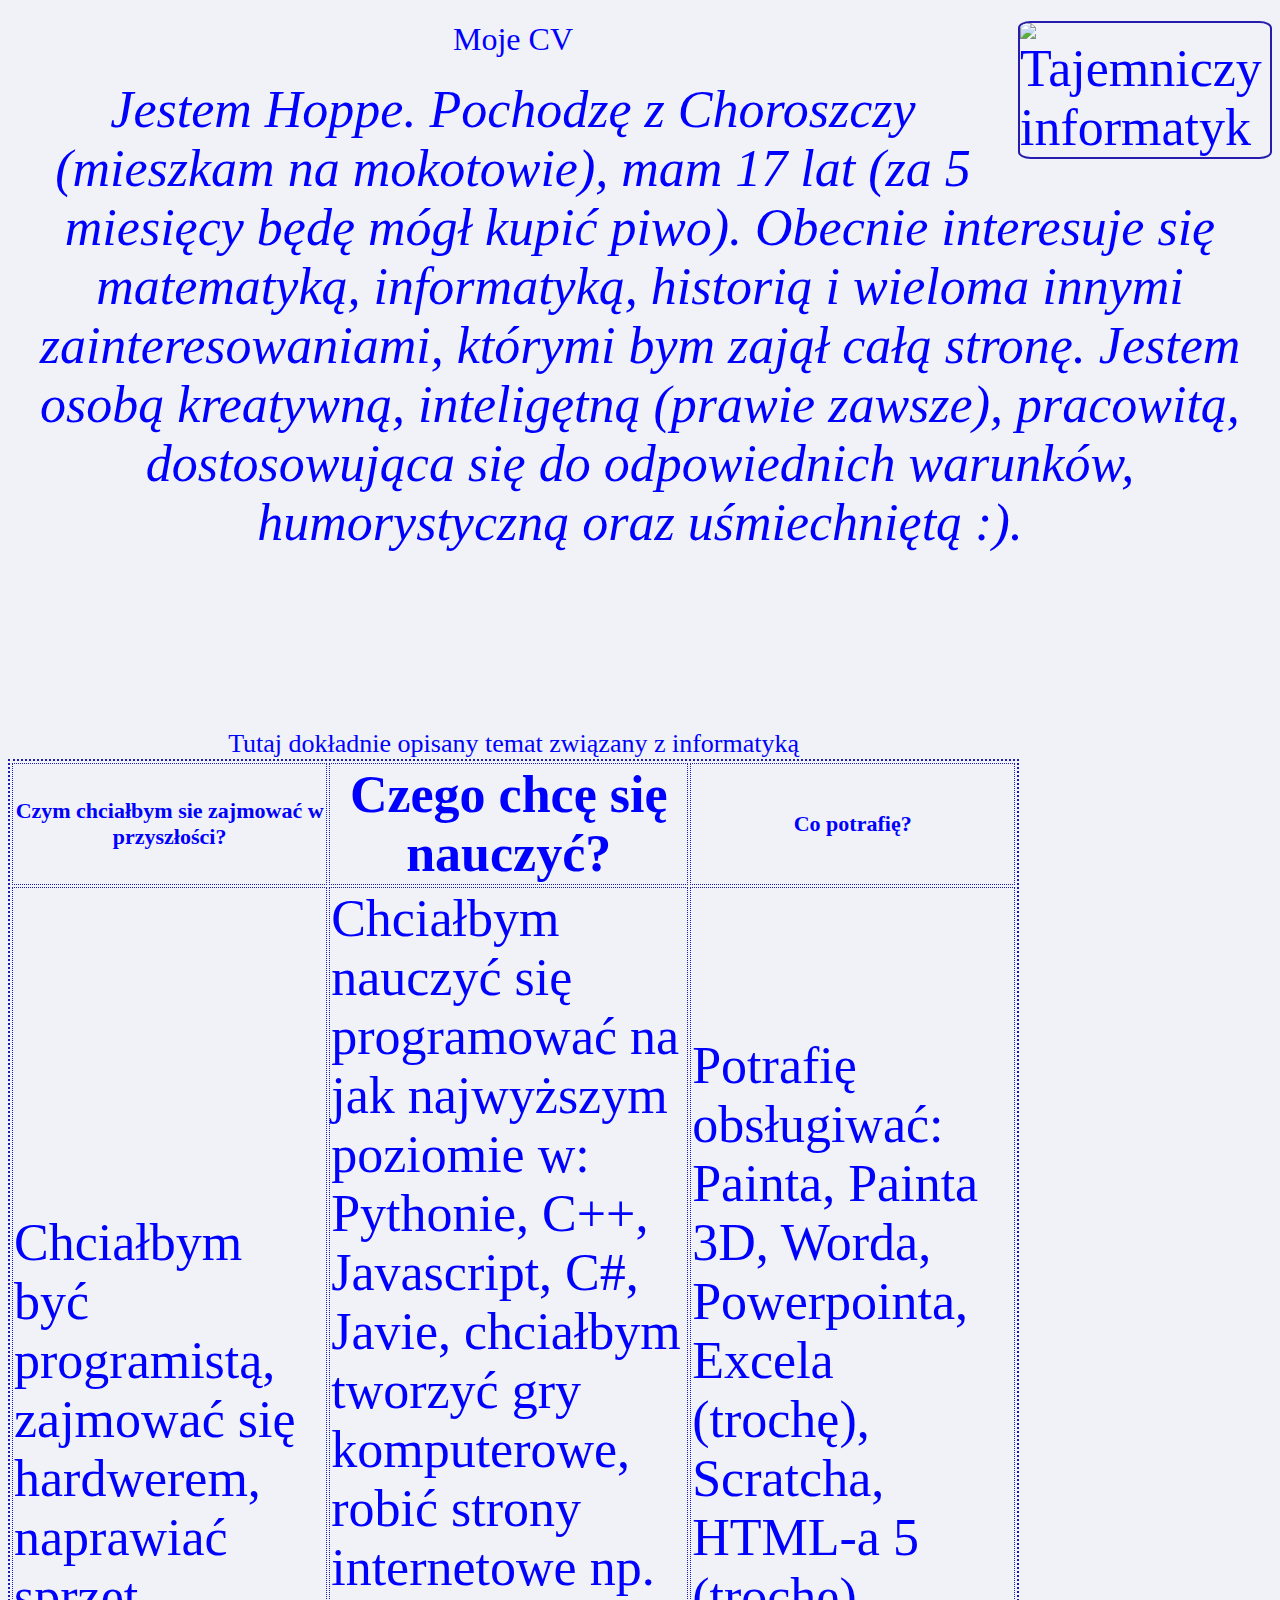
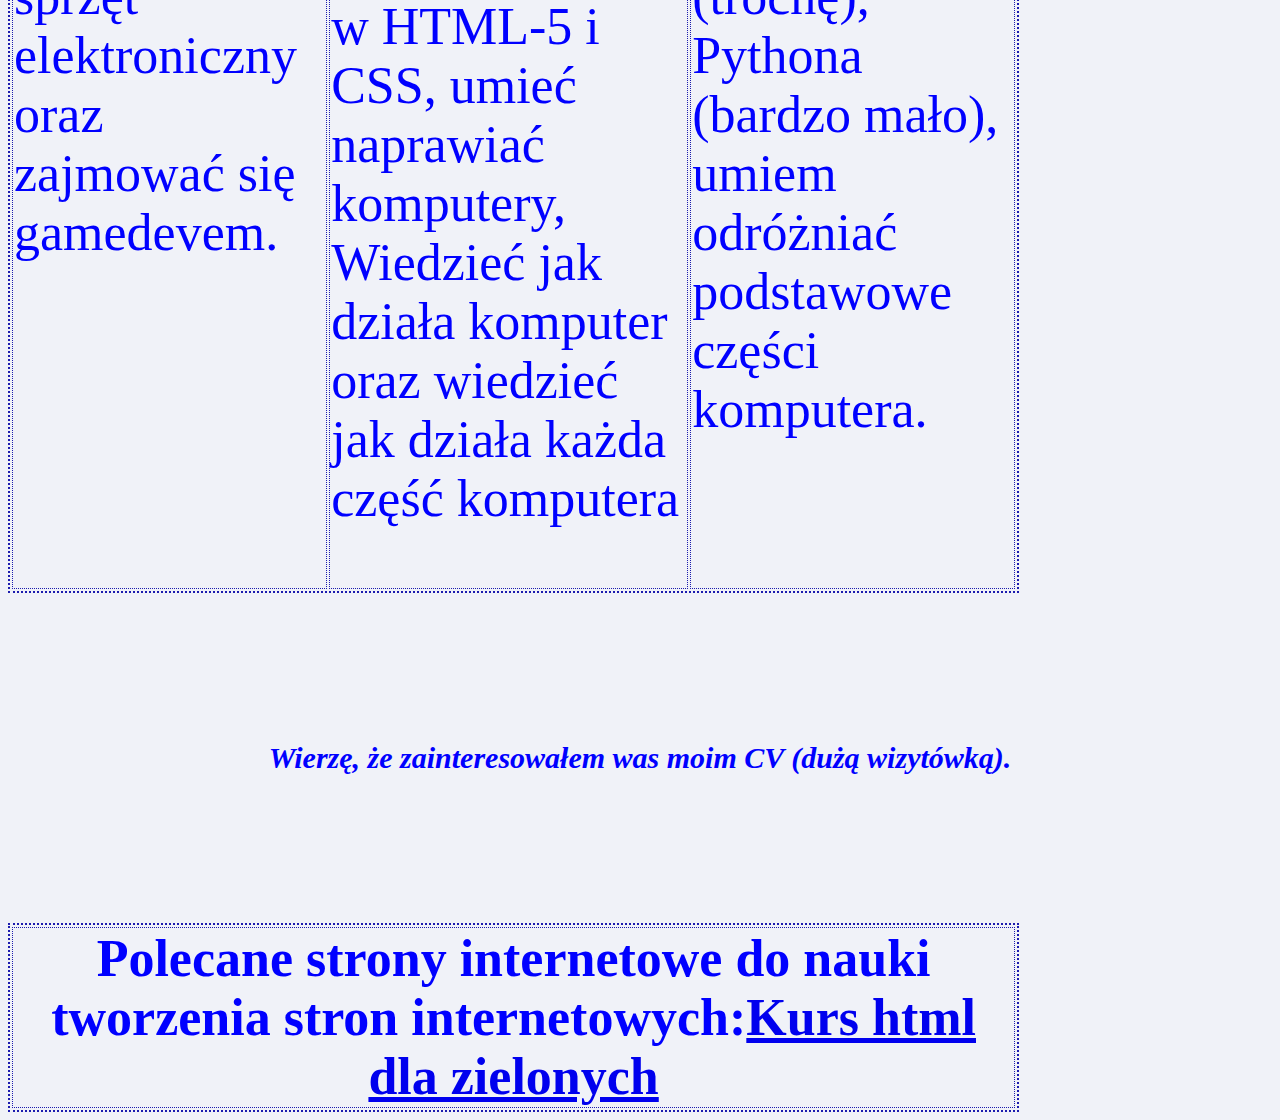
==== index.html @ 28ee56c2 "Update index.html" ====
<!DOCTYPE html>
<html>
<head>
    <meta charset="UTF-8">
    <title><center>Moje CV</center></title>
    <link rel="stylesheet" href="style.css">
</head>
    <body>
        <img src="" alt="Tajemniczy informatyk">
         <center><h1 class="h1">Moje CV</h1></center>       
        <section>
            <i><center>Jestem Hoppe. Pochodzę z Choroszczy (mieszkam na mokotowie), mam 17 lat (za 5 miesięcy będę mógł kupić piwo). Obecnie interesuje się matematyką, informatyką, historią i wieloma innymi zainteresowaniami, którymi bym zajął całą stronę. Jestem osobą kreatywną, inteligętną (prawie zawsze), pracowitą, dostosowująca się do odpowiednich warunków, humorystyczną oraz uśmiechniętą :).</i> <br><br>
       </center>
        </section>
        <section>
            <table>
                <caption id="caption"> Tutaj dokładnie opisany temat związany z informatyką </caption>
                    <thead>
                         <tr>
                            <th><h2 class="h2">Czym chciałbym sie zajmować w przyszłości?</h2></th>
                            <th><center>Czego chcę się nauczyć?</center></th>
                            <th><h2>Co potrafię?</h2></th>
                         </tr>
                    </thead>
            <tbody>
                <tr>
                    <td>
                        Chciałbym być programistą, zajmować się hardwerem, naprawiać sprzęt elektroniczny oraz zajmować się gamedevem. 
                    </td>
                    <td>
                        Chciałbym nauczyć się programować na jak najwyższym poziomie w: Pythonie, C++, Javascript, C#, Javie, chciałbym tworzyć gry komputerowe, robić strony internetowe np. w HTML-5 i CSS, umieć naprawiać komputery,<br> Wiedzieć jak działa komputer oraz wiedzieć jak działa każda część komputera<br><br>
                    </td>
                    <td>
                        Potrafię obsługiwać: Painta, Painta 3D, Worda, Powerpointa, Excela (trochę), Scratcha, HTML-a 5 (trochę), Pythona (bardzo mało), umiem odróżniać podstawowe części komputera.  
                    </td>
                </tr>
            </tbody> <br><br>
        </table><br><br>
        </section>
        <section>
            <i><h3 class="h3"><center>Wierzę, że zainteresowałem was moim CV (dużą wizytówką).</center></h3></i><br><br>
        </section>
        <section>
            <table>
                <thead>
                    <tr>
                        <th>
                          Polecane strony internetowe do nauki tworzenia stron internetowych:<a href="https://www.kurshtml.edu.pl">Kurs html dla zielonych</a>
                        </th>
                     </tr>
                </thead>
            </table>
        </section>
    </body>
</html>
---- style.css ----
body

{
background-color: rgb(240, 242, 248); 
Color:blue;
font-size: 52px;
font-family: font-family: Impact;
}


img 

{
    float: right; 
    width: 250px;
    border: 2px solid rgb(38, 28, 174);
    border-radius: 5%;
}

table

{
    border: 2px dotted rgb(28, 28, 174);
    width: 80%;
}

th

{
    border: 1px dotted rgb(28, 28, 174);
}

td

{
    border: 1px dotted rgb(28, 28, 174);
}

h1

{
 font-size: 32px;   
 font-weight: 400;
}

h2

{
    font-size: 22px;
}

caption 

{
    font-size: 26px;
    font-weight: 400;
}

h3 
{
    font-size: 30px;
    width: 80;
}
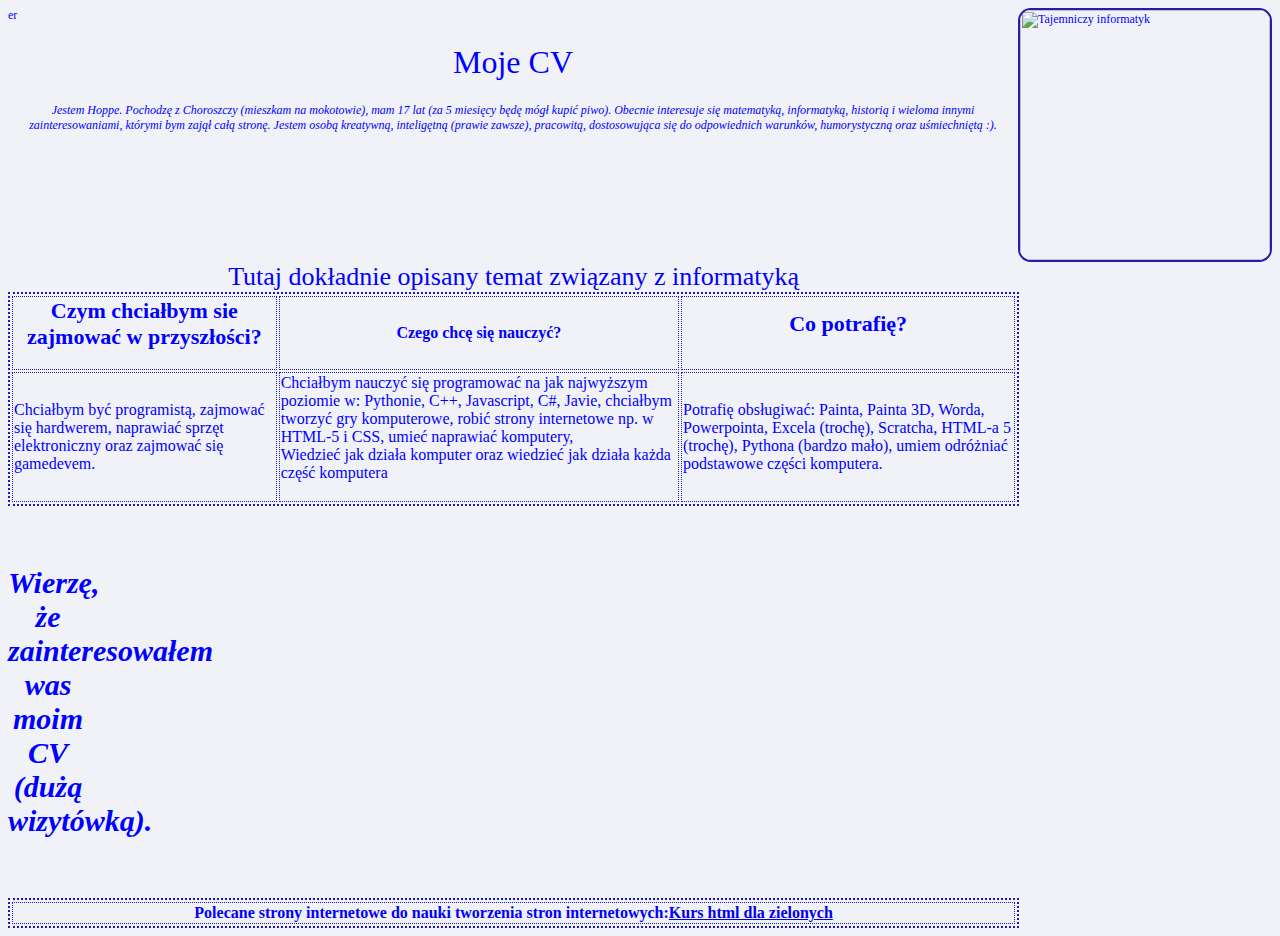
==== commit edf4e837: "Update index.html" ====
--- a/index.html
+++ b/index.html
@@ -1,4 +1,4 @@
-<!DOCTYPE html>
+er<!DOCTYPE html>
 <html>
 <head>
     <meta charset="UTF-8">
@@ -14,7 +14,7 @@
         </section>
         <section>
             <table>
-                <caption id="caption"> Tutaj dokładnie opisany temat związany z informatyką </caption>
+                <center><caption id="caption"> Tutaj dokładnie opisany temat związany z informatyką </caption></center>
                     <thead>
                          <tr>
                             <th><h2 class="h2">Czym chciałbym sie zajmować w przyszłości?</h2></th>
--- a/style.css
+++ b/style.css
@@ -3,7 +3,7 @@
 {
 background-color: rgb(240, 242, 248); 
 Color:blue;
-font-size: 52px;
+font-size: 12px;
 font-family: font-family: Impact;
 }
 
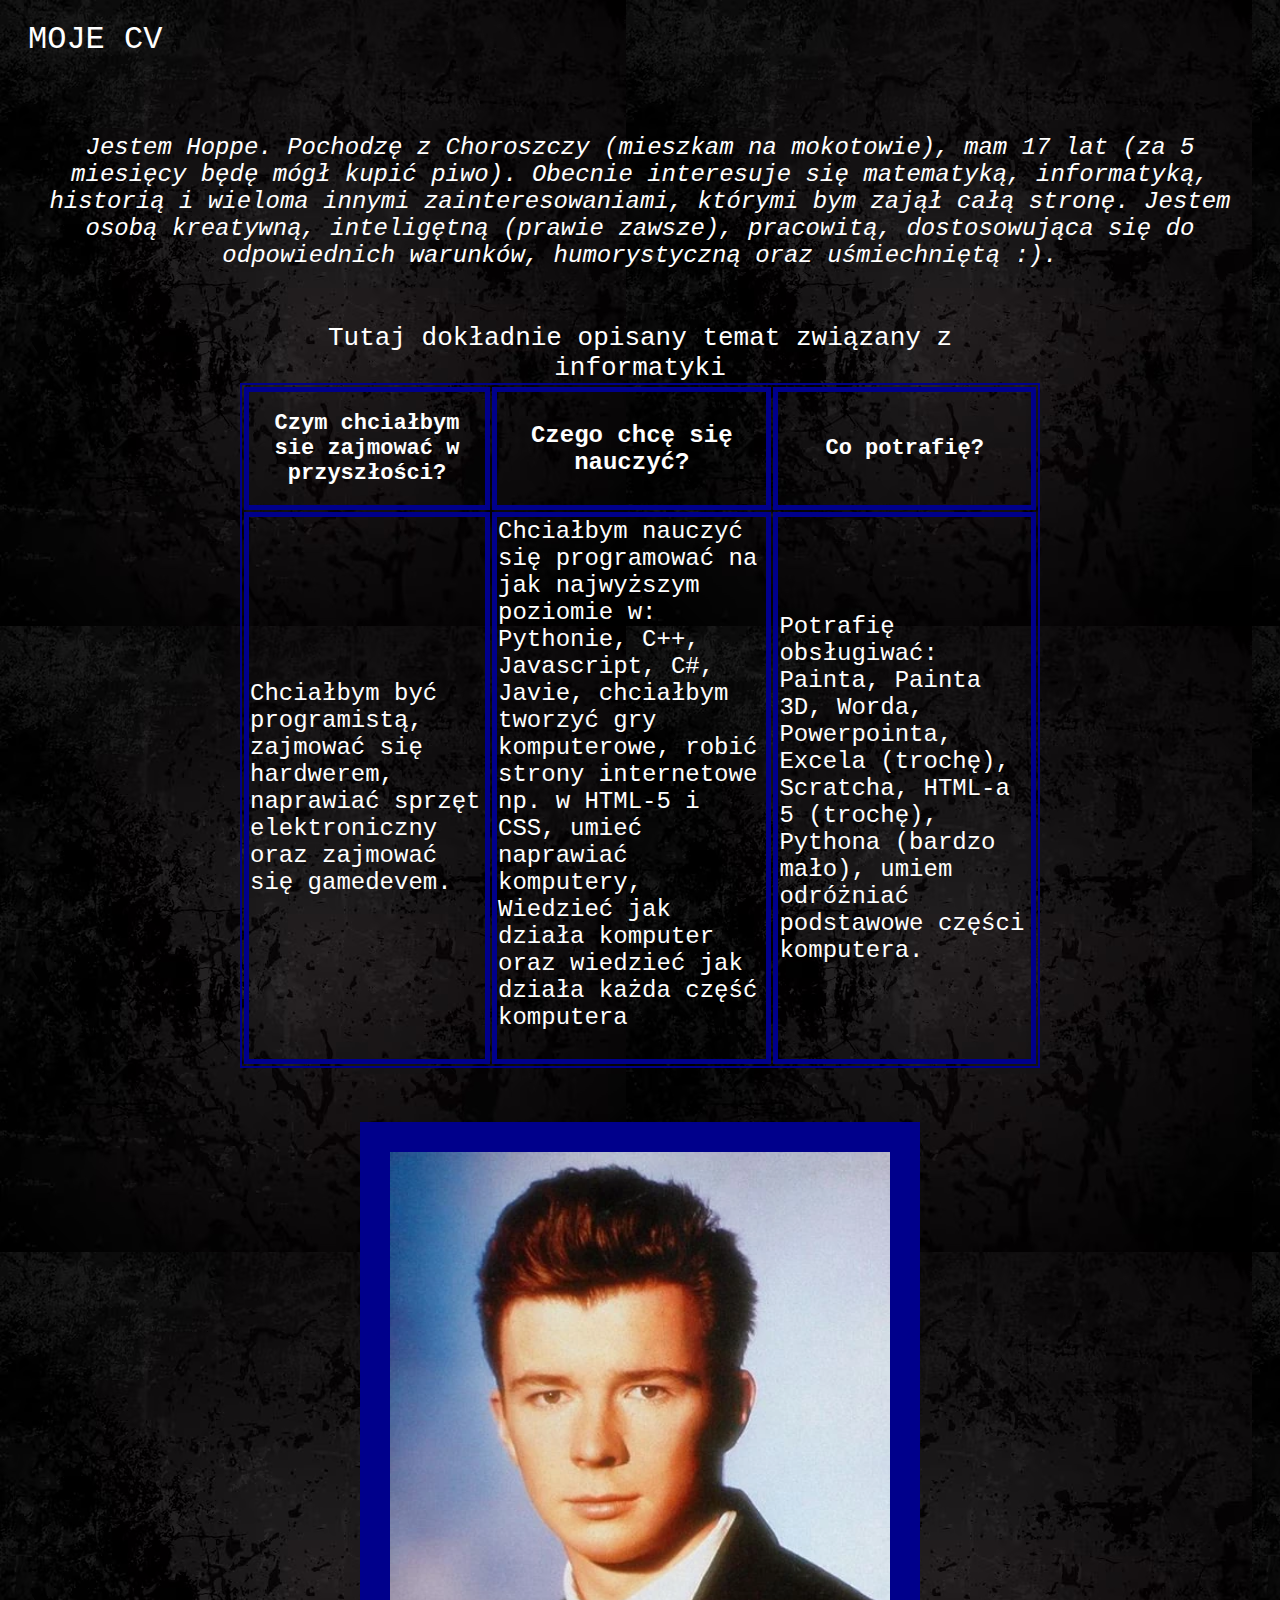
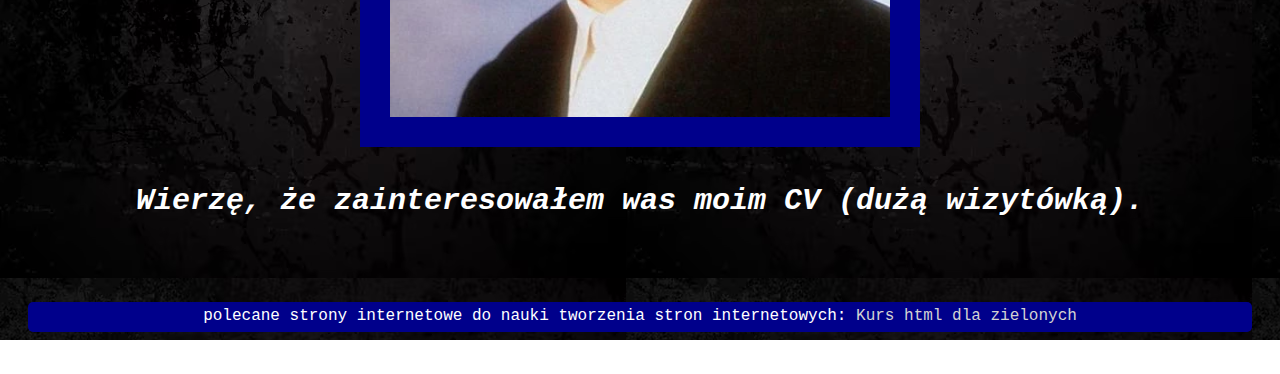
==== commit 9a4fa1f2: "Add files via upload" ====
--- a/index.html
+++ b/index.html
@@ -1,20 +1,28 @@
-er<!DOCTYPE html>
-<html>
+<!DOCTYPE html>
+<html> 
 <head>
     <meta charset="UTF-8">
-    <title><center>Moje CV</center></title>
+    <title>MOJE CV</title>
     <link rel="stylesheet" href="style.css">
 </head>
     <body>
-        <img src="" alt="Tajemniczy informatyk">
-         <center><h1 class="h1">Moje CV</h1></center>       
-        <section>
-            <i><center>Jestem Hoppe. Pochodzę z Choroszczy (mieszkam na mokotowie), mam 17 lat (za 5 miesięcy będę mógł kupić piwo). Obecnie interesuje się matematyką, informatyką, historią i wieloma innymi zainteresowaniami, którymi bym zajął całą stronę. Jestem osobą kreatywną, inteligętną (prawie zawsze), pracowitą, dostosowująca się do odpowiednich warunków, humorystyczną oraz uśmiechniętą :).</i> <br><br>
-       </center>
-        </section>
-        <section>
-            <table>
-                <center><caption id="caption"> Tutaj dokładnie opisany temat związany z informatyką </caption></center>
+        <div id="wszystko"> 
+            <div id="gora">
+                <h1 class="h1">
+                    MOJE CV
+                </h1> 
+            </div>
+        
+            <div id="opis">
+                <br><br>
+                <i><center>Jestem Hoppe. Pochodzę z Choroszczy (mieszkam na mokotowie), mam 17 lat (za 5 miesięcy będę mógł kupić piwo). Obecnie interesuje się matematyką, informatyką, historią i wieloma innymi zainteresowaniami, którymi bym zajął całą stronę. Jestem osobą kreatywną, inteligętną (prawie zawsze), pracowitą, dostosowująca się do odpowiednich warunków, humorystyczną oraz uśmiechniętą :).</center></i> <br><br>
+    
+           <center> <table>
+                    <center>
+                        <caption id="caption">              
+                                Tutaj dokładnie opisany temat związany z informatyki
+                        </caption>
+                    </center>
                     <thead>
                          <tr>
                             <th><h2 class="h2">Czym chciałbym sie zajmować w przyszłości?</h2></th>
@@ -34,22 +42,25 @@
                         Potrafię obsługiwać: Painta, Painta 3D, Worda, Powerpointa, Excela (trochę), Scratcha, HTML-a 5 (trochę), Pythona (bardzo mało), umiem odróżniać podstawowe części komputera.  
                     </td>
                 </tr>
-            </tbody> <br><br>
-        </table><br><br>
-        </section>
-        <section>
+            </tbody> 
+                    </table>
+               </center>
+            
+            <br><br> 
+        
+        
+         <center> <img class="zdj" src="RickAstley.webp" alt="Tajemniczy informatyk"> </center>
+        
+        
             <i><h3 class="h3"><center>Wierzę, że zainteresowałem was moim CV (dużą wizytówką).</center></h3></i><br><br>
-        </section>
-        <section>
-            <table>
-                <thead>
-                    <tr>
-                        <th>
-                          Polecane strony internetowe do nauki tworzenia stron internetowych:<a href="https://www.kurshtml.edu.pl">Kurs html dla zielonych</a>
-                        </th>
-                     </tr>
-                </thead>
-            </table>
-        </section>
+                </div>
+        
+        <div id="stópka">
+            
+               polecane strony internetowe do nauki tworzenia stron  internetowych: <a target="_blank" href="https://www.kurshtml.edu.pl">Kurs html dla zielonych</a>            
+            
+        </div>
+
+        </div> 
     </body>
 </html>
--- a/style.css
+++ b/style.css
@@ -1,39 +1,36 @@
 body
 
 {
-background-color: rgb(240, 242, 248); 
-Color:blue;
-font-size: 12px;
-font-family: font-family: Impact;
+background: url(t%C5%82o.webp);
+color:white;
+font-size: 24px;
+font-family: monospace;
 }
 
 
-img 
+.zdj
 
 {
-    float: right; 
-    width: 250px;
-    border: 2px solid rgb(38, 28, 174);
-    border-radius: 5%;
+    width: 500px;
+    border: 30px solid darkblue;
 }
 
 table
-
 {
-    border: 2px dotted rgb(28, 28, 174);
-    width: 80%;
+    border: 2px solid darkblue;
+    width:800px;
 }
 
 th
 
 {
-    border: 1px dotted rgb(28, 28, 174);
+    border: 5px solid darkblue;
 }
 
 td
 
 {
-    border: 1px dotted rgb(28, 28, 174);
+    border: 5px solid darkblue;
 }
 
 h1
@@ -41,6 +38,7 @@
 {
  font-size: 32px;   
  font-weight: 400;
+ font-variant-caps: normal
 }
 
 h2
@@ -61,3 +59,49 @@
     font-size: 30px;
     width: 80;
 }
+#wszystko
+{   
+ margin-left: 20px;
+ margin-right: 20px; 
+}
+#menu
+{   width: 100%;
+    text-align: center;
+    top:0;
+    left:0;
+    padding 0 3rem;
+    border-radius: 0px;
+    background-color: darkblue;
+    
+}
+#opis
+{   
+    margin-left: 20px;
+    margin-right: 20px;
+    border: 5px solid: darkblue;
+    
+}
+#stópka {
+    height: 20px;
+    padding: 5px;
+    width: auto;
+    text-align:center;
+    border-radius: 5px;
+    background-color: darkblue; 
+    font-size: 16px; 
+}
+a 
+{
+  color: lightgray;
+  text-decoration: none;
+  transition: color 0.5s;
+}
+a:visited 
+{
+    color:black;
+    text-decoration: none;
+}
+a:hover
+{
+    color:darkgray;
+}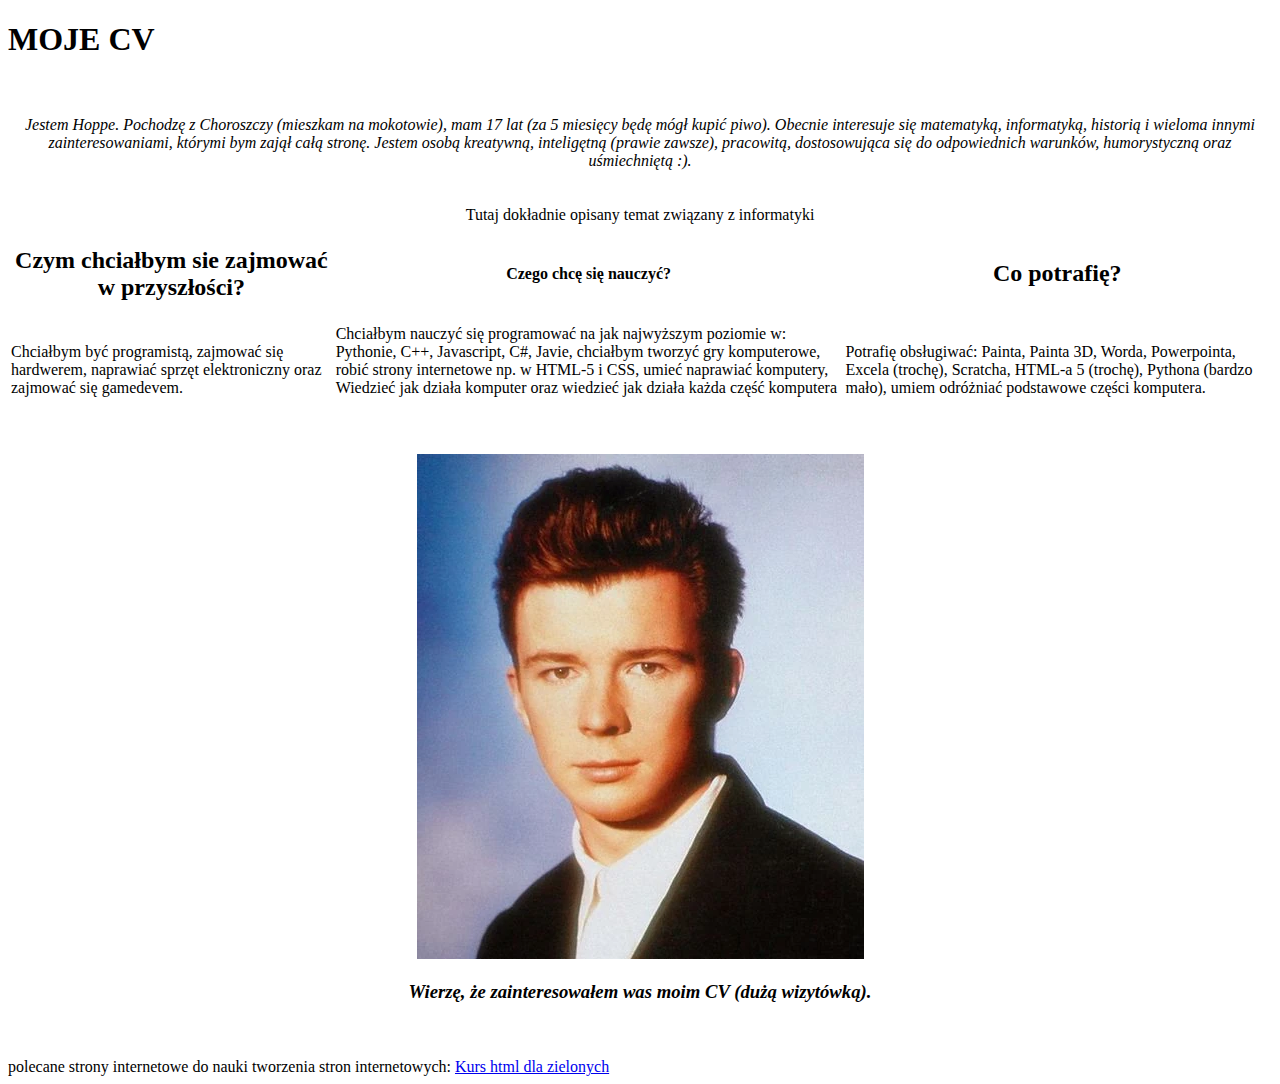
==== commit bcdb52e3: "Add files via upload" ====
--- a/index.html
+++ b/index.html
@@ -7,11 +7,11 @@
 </head>
     <body>
         <div id="wszystko"> 
-            <div id="gora">
+            <nav id="menu">
                 <h1 class="h1">
                     MOJE CV
-                </h1> 
-            </div>
+                </h1>
+            </nav> 
         
             <div id="opis">
                 <br><br>
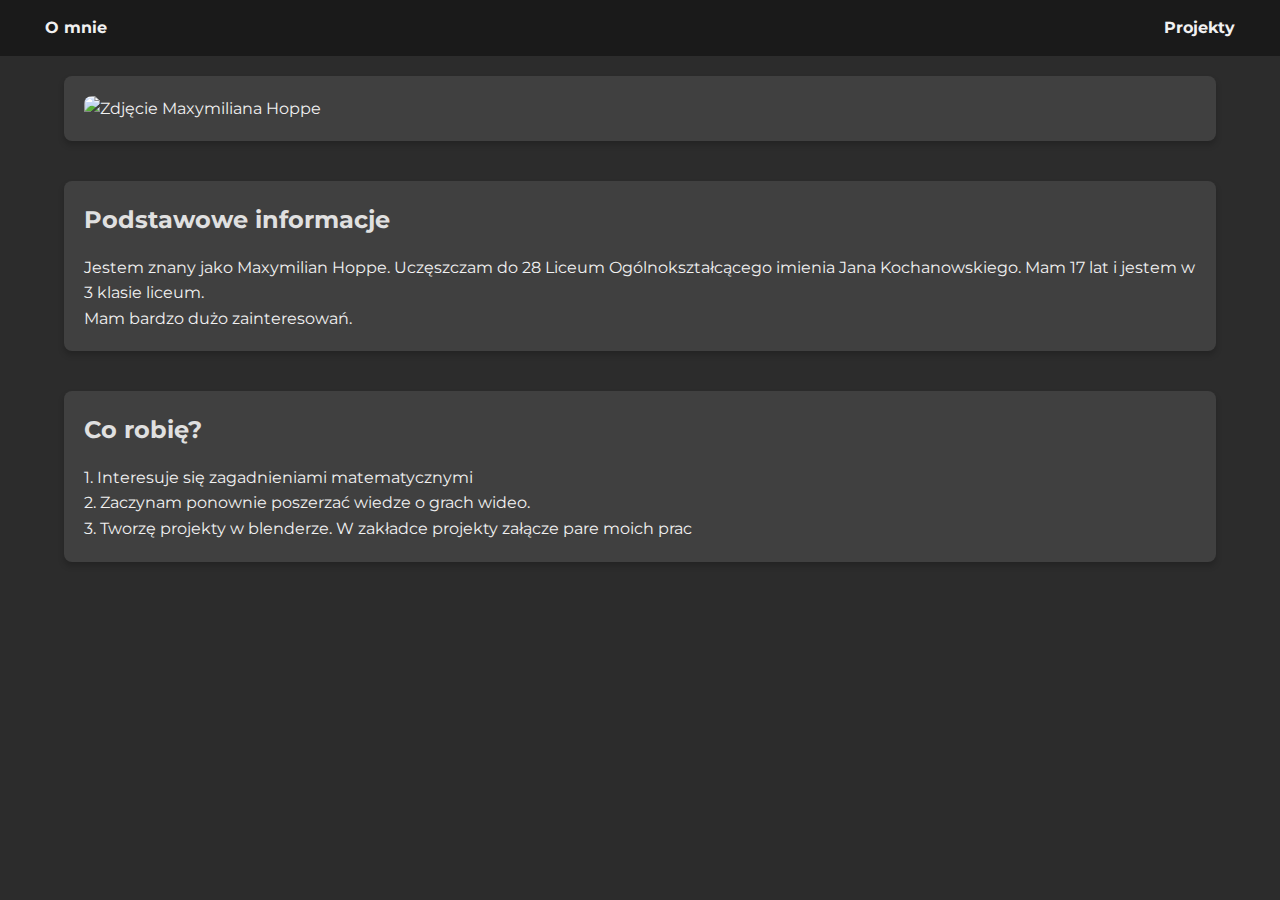
==== commit e9f47463: "Add files via upload" ====
--- a/index.html
+++ b/index.html
@@ -1,66 +1,38 @@
 <!DOCTYPE html>
-<html> 
+<html lang="pl">
 <head>
     <meta charset="UTF-8">
-    <title>MOJE CV</title>
-    <link rel="stylesheet" href="style.css">
+    <title>Wizytówka - Maxymilian Hoppe</title>
+    <link href='https://fonts.googleapis.com/css?family=Montserrat' rel='stylesheet'>
+    <link rel="stylesheet" type="text/css" href="style5.css" />
 </head>
-    <body>
-        <div id="wszystko"> 
-            <nav id="menu">
-                <h1 class="h1">
-                    MOJE CV
-                </h1>
-            </nav> 
-        
-            <div id="opis">
-                <br><br>
-                <i><center>Jestem Hoppe. Pochodzę z Choroszczy (mieszkam na mokotowie), mam 17 lat (za 5 miesięcy będę mógł kupić piwo). Obecnie interesuje się matematyką, informatyką, historią i wieloma innymi zainteresowaniami, którymi bym zajął całą stronę. Jestem osobą kreatywną, inteligętną (prawie zawsze), pracowitą, dostosowująca się do odpowiednich warunków, humorystyczną oraz uśmiechniętą :).</center></i> <br><br>
-    
-           <center> <table>
-                    <center>
-                        <caption id="caption">              
-                                Tutaj dokładnie opisany temat związany z informatyki
-                        </caption>
-                    </center>
-                    <thead>
-                         <tr>
-                            <th><h2 class="h2">Czym chciałbym sie zajmować w przyszłości?</h2></th>
-                            <th><center>Czego chcę się nauczyć?</center></th>
-                            <th><h2>Co potrafię?</h2></th>
-                         </tr>
-                    </thead>
-            <tbody>
-                <tr>
-                    <td>
-                        Chciałbym być programistą, zajmować się hardwerem, naprawiać sprzęt elektroniczny oraz zajmować się gamedevem. 
-                    </td>
-                    <td>
-                        Chciałbym nauczyć się programować na jak najwyższym poziomie w: Pythonie, C++, Javascript, C#, Javie, chciałbym tworzyć gry komputerowe, robić strony internetowe np. w HTML-5 i CSS, umieć naprawiać komputery,<br> Wiedzieć jak działa komputer oraz wiedzieć jak działa każda część komputera<br><br>
-                    </td>
-                    <td>
-                        Potrafię obsługiwać: Painta, Painta 3D, Worda, Powerpointa, Excela (trochę), Scratcha, HTML-a 5 (trochę), Pythona (bardzo mało), umiem odróżniać podstawowe części komputera.  
-                    </td>
-                </tr>
-            </tbody> 
-                    </table>
-               </center>
-            
-            <br><br> 
-        
-        
-         <center> <img class="zdj" src="RickAstley.webp" alt="Tajemniczy informatyk"> </center>
-        
-        
-            <i><h3 class="h3"><center>Wierzę, że zainteresowałem was moim CV (dużą wizytówką).</center></h3></i><br><br>
-                </div>
-        
-        <div id="stópka">
-            
-               polecane strony internetowe do nauki tworzenia stron  internetowych: <a target="_blank" href="https://www.kurshtml.edu.pl">Kurs html dla zielonych</a>            
-            
+<body>
+    <nav>
+        <div><a href="index.html">O mnie</a></div>
+        <div><a href="index2.html">Projekty</a></div>
+    </nav>
+
+    <div class="container">
+        <!-- Sekcja 1: Zdjęcie -->
+        <div class="section">
+            <img src="images/3Muszkieterowie.jpg" alt="Zdjęcie Maxymiliana Hoppe">
         </div>
 
-        </div> 
-    </body>
+        <!-- Sekcja 2: Informacje o Maxie -->
+        <div class="section">
+            <h2>Podstawowe informacje</h2>
+            <p>Jestem znany jako Maxymilian Hoppe. Uczęszczam do 28 Liceum Ogólnokształcącego imienia Jana Kochanowskiego. Mam 17 lat i jestem w 3 klasie liceum. </p>
+            <p>Mam bardzo dużo zainteresowań.
+            </p>
+        </div>
+
+        <!-- Sekcja 3: Osiągnięcia -->
+        <div class="section">
+            <h2>Co robię?</h2>
+            <p>1. Interesuje się zagadnieniami matematycznymi</p>
+            <p>2. Zaczynam ponownie poszerzać wiedze o grach wideo.</p>
+            <p>3. Tworzę projekty w blenderze. W zakładce projekty załącze pare moich prac</p>
+        </div>
+    </div>
+</body>
 </html>
--- a/style5.css
+++ b/style5.css
@@ -0,0 +1,82 @@
+* {
+            margin: 0;
+            padding: 0;
+            box-sizing: border-box;
+        }
+
+        body {
+            font-family: 'Montserrat';
+            background-color: #2c2c2c;
+            color: #f1f1f1;
+            line-height: 1.6;
+            margin: 0;
+        }
+
+        nav {
+            background-color: #1a1a1a;
+            color: #f1f1f1;
+            padding: 15px 30px;
+            display: flex;
+            justify-content: space-between;
+            align-items: center;
+            position: sticky;
+            top: 0;
+            z-index: 1000;
+        }
+
+        nav a {
+            color: #f1f1f1;
+            text-decoration: none;
+            margin: 0 15px;
+            font-weight: bold;
+        }
+
+        nav a:hover {
+            text-decoration: none;
+            color:#404040;
+            
+        }
+
+        .container {
+            width: 90%;
+            margin: 20px auto;
+        }
+
+        .section {
+            margin-bottom: 40px;
+            padding: 20px;
+            background-color: #404040;
+            border-radius: 8px;
+            box-shadow: 0 4px 6px rgba(0, 0, 0, 0.2);
+        }
+
+        .section img {
+            max-width: 100%;
+            border-radius: 8px;
+        }
+
+        .section h2 {
+            margin-bottom: 15px;
+            font-size: 1.5rem;
+            color: #e0e0e0;
+        }
+.section2 
+        {
+            margin-bottom: 40px;
+            padding: 20px;
+            background-color: #404040;
+            border-radius: 8px;
+            box-shadow: 0 4px 6px rgba(0, 0, 0, 0.2);
+            text-align: center;
+        }
+
+        .section2 img {
+            max-width: 100%;
+            border-radius: 8px;
+        }
+
+        .section2 h2 {
+            margin-bottom: 15px;
+            font-size: 1.5rem;
+            color: #e0e0e0;
+        }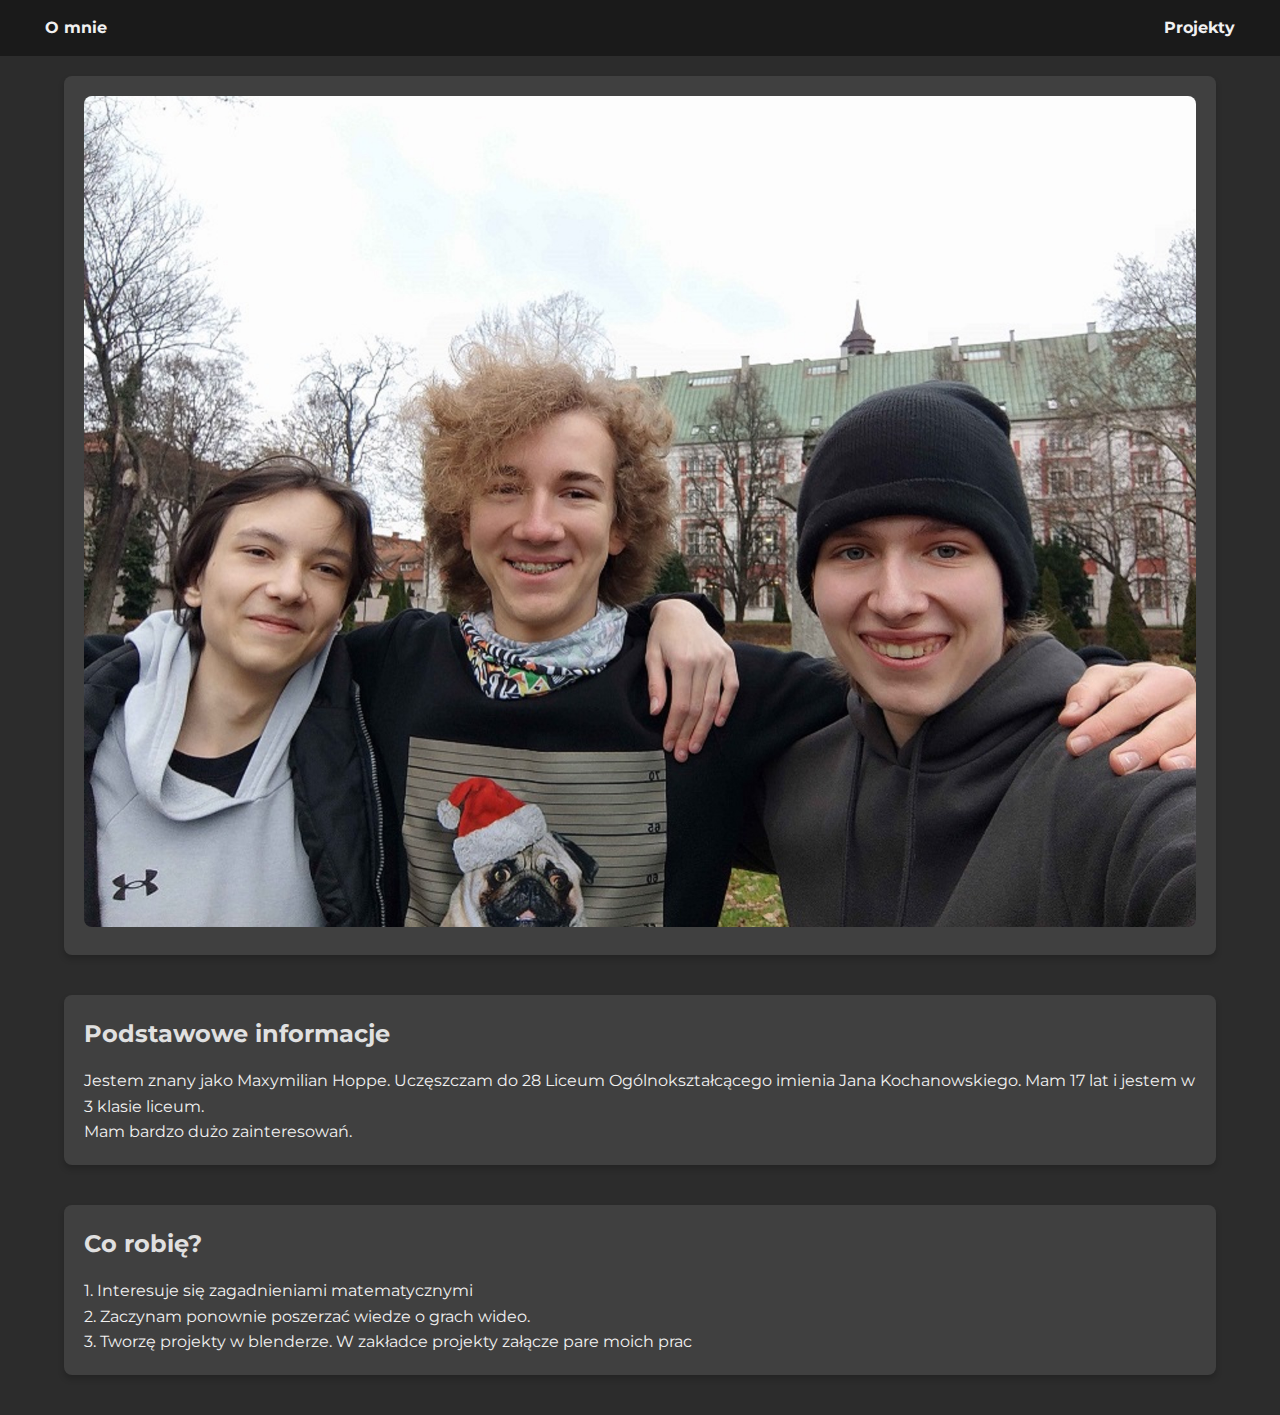
==== commit 73cd6b03: "Update index.html" ====
--- a/index.html
+++ b/index.html
@@ -15,7 +15,7 @@
     <div class="container">
         <!-- Sekcja 1: Zdjęcie -->
         <div class="section">
-            <img src="images/3Muszkieterowie.jpg" alt="Zdjęcie Maxymiliana Hoppe">
+            <img src="3Muszkieterowie.jpg" alt="Zdjęcie Maxymiliana Hoppe">
         </div>
 
         <!-- Sekcja 2: Informacje o Maxie -->
